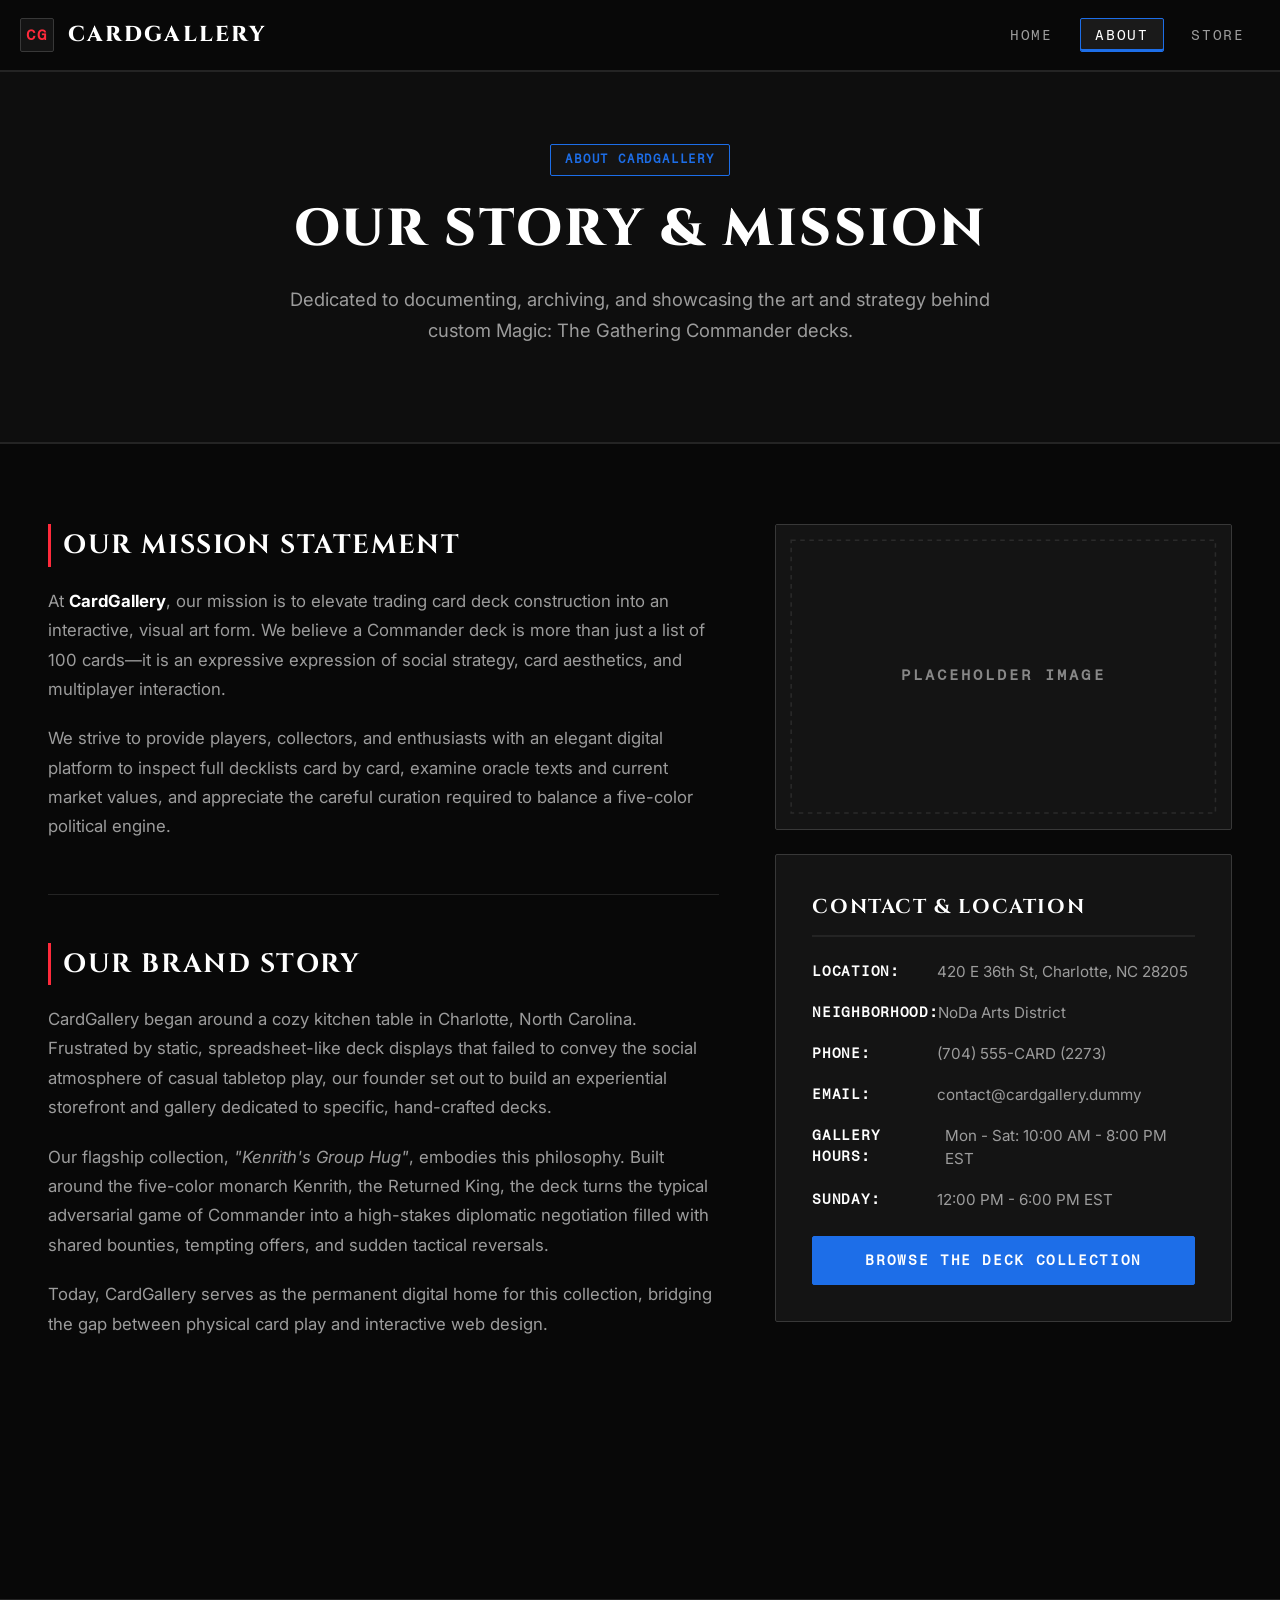
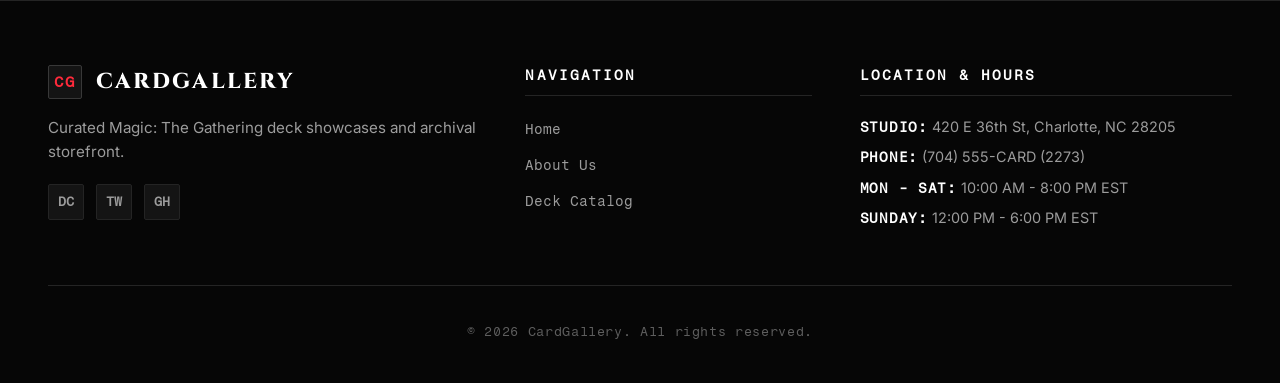
==== about.html @ f3c86e47 "Added html and css for tasks 1.2-1.4" ====
<!doctype html>
<html lang="en">
  <head>
    <meta charset="UTF-8" />
    <meta name="viewport" content="width=device-width, initial-scale=1.0" />
    <title>CardGallery - About Us</title>
    <link rel="stylesheet" href="./src/styles/main.css" />
  </head>
  <body>
    <!-- Shared Navigation Header -->
    <header class="site-header">
      <div class="container navbar">
        <a href="./index.html" class="brand-logo">
          <span class="brand-icon">CG</span>
          CardGallery
        </a>
        <nav>
          <ul class="nav-links">
            <li><a href="./index.html" class="nav-link">Home</a></li>
            <li><a href="./about.html" class="nav-link active">About</a></li>
            <li><a href="./store.html" class="nav-link">Store</a></li>
          </ul>
        </nav>
      </div>
    </header>

    <!-- Main Content -->
    <main class="main-content">
      <!-- About Hero -->
      <section class="about-hero">
        <div class="container">
          <span class="hero-badge">About CardGallery</span>
          <h1 class="hero-title">Our Story & Mission</h1>
          <p class="hero-subtitle">
            Dedicated to documenting, archiving, and showcasing the art and
            strategy behind custom Magic: The Gathering Commander decks.
          </p>
        </div>
      </section>

      <!-- Mission & Story Grid -->
      <section class="section">
        <div class="container">
          <div class="about-grid">
            <div class="about-main-text">
              <!-- Mission Statement -->
              <div class="content-block">
                <h2>Our Mission Statement</h2>
                <p>
                  At <strong>CardGallery</strong>, our mission is to elevate
                  trading card deck construction into an interactive, visual art
                  form. We believe a Commander deck is more than just a list of
                  100 cards—it is an expressive expression of social strategy,
                  card aesthetics, and multiplayer interaction.
                </p>
                <p>
                  We strive to provide players, collectors, and enthusiasts with
                  an elegant digital platform to inspect full decklists card by
                  card, examine oracle texts and current market values, and
                  appreciate the careful curation required to balance a
                  five-color political engine.
                </p>
              </div>

              <!-- Brand Story -->
              <div class="content-block">
                <h2>Our Brand Story</h2>
                <p>
                  CardGallery began around a cozy kitchen table in Charlotte,
                  North Carolina. Frustrated by static, spreadsheet-like deck
                  displays that failed to convey the social atmosphere of casual
                  tabletop play, our founder set out to build an experiential
                  storefront and gallery dedicated to specific, hand-crafted
                  decks.
                </p>
                <p>
                  Our flagship collection, <em>"Kenrith's Group Hug"</em>,
                  embodies this philosophy. Built around the five-color monarch
                  Kenrith, the Returned King, the deck turns the typical
                  adversarial game of Commander into a high-stakes diplomatic
                  negotiation filled with shared bounties, tempting offers, and
                  sudden tactical reversals.
                </p>
                <p>
                  Today, CardGallery serves as the permanent digital home for
                  this collection, bridging the gap between physical card play
                  and interactive web design.
                </p>
              </div>
            </div>

            <!-- Sidebar / Location & Contact Info -->
            <div class="about-sidebar">
              <!-- Studio Facility Placeholder Image (600x400) -->
              <div class="info-card-media" style="margin-bottom: 1.5rem">
                <svg
                  class="placeholder-svg"
                  width="600"
                  height="400"
                  viewBox="0 0 600 400"
                  xmlns="http://www.w3.org/2000/svg"
                  role="img"
                  aria-label="PLACEHOLDER IMAGE"
                >
                  <rect width="100%" height="100%" fill="#141414" />
                  <rect
                    x="20"
                    y="20"
                    width="560"
                    height="360"
                    fill="none"
                    stroke="#2a2a2a"
                    stroke-width="2"
                    stroke-dasharray="6,6"
                  />
                  <text
                    x="50%"
                    y="50%"
                    fill="#888888"
                    font-family="'Fragment Mono', monospace"
                    font-size="20"
                    font-weight="bold"
                    letter-spacing="4"
                    dominant-baseline="middle"
                    text-anchor="middle"
                  >
                    PLACEHOLDER IMAGE
                  </text>
                </svg>
              </div>

              <!-- Location & Contact Info Card -->
              <div class="info-card">
                <h3>Contact & Location</h3>
                <ul class="info-list">
                  <li>
                    <strong>Location:</strong>
                    <span>420 E 36th St, Charlotte, NC 28205</span>
                  </li>
                  <li>
                    <strong>Neighborhood:</strong>
                    <span>NoDa Arts District</span>
                  </li>
                  <li>
                    <strong>Phone:</strong>
                    <span>(704) 555-CARD (2273)</span>
                  </li>
                  <li>
                    <strong>Email:</strong>
                    <span>contact@cardgallery.dummy</span>
                  </li>
                  <li>
                    <strong>Gallery Hours:</strong>
                    <span>Mon - Sat: 10:00 AM - 8:00 PM EST</span>
                  </li>
                  <li>
                    <strong>Sunday:</strong>
                    <span>12:00 PM - 6:00 PM EST</span>
                  </li>
                </ul>
                <div style="margin-top: 1.5rem">
                  <a
                    href="./store.html"
                    class="btn btn-primary"
                    style="width: 100%"
                    >Browse the Deck Collection</a
                  >
                </div>
              </div>
            </div>
          </div>
        </div>
      </section>
    </main>

    <!-- Shared Footer -->
    <footer class="site-footer">
      <div class="container">
        <div class="footer-grid">
          <div class="footer-brand">
            <a href="./index.html" class="brand-logo">
              <span class="brand-icon">CG</span>
              CardGallery
            </a>
            <p>
              Curated Magic: The Gathering deck showcases and archival
              storefront.
            </p>
            <div class="social-links">
              <a href="#" class="social-link" aria-label="Discord">DC</a>
              <a href="#" class="social-link" aria-label="Twitter">TW</a>
              <a href="#" class="social-link" aria-label="GitHub">GH</a>
            </div>
          </div>

          <div class="footer-nav">
            <h4 class="footer-heading">Navigation</h4>
            <ul class="footer-links">
              <li><a href="./index.html">Home</a></li>
              <li><a href="./about.html">About Us</a></li>
              <li><a href="./store.html">Deck Catalog</a></li>
            </ul>
          </div>

          <div class="footer-info">
            <h4 class="footer-heading">Location & Hours</h4>
            <ul class="footer-hours-list">
              <li>
                <strong>Studio:</strong> 420 E 36th St, Charlotte, NC 28205
              </li>
              <li><strong>Phone:</strong> (704) 555-CARD (2273)</li>
              <li><strong>Mon - Sat:</strong> 10:00 AM - 8:00 PM EST</li>
              <li><strong>Sunday:</strong> 12:00 PM - 6:00 PM EST</li>
            </ul>
          </div>
        </div>

        <div class="footer-bottom">
          <p>&copy; 2026 CardGallery. All rights reserved.</p>
        </div>
      </div>
    </footer>
  </body>
</html>
---- src/styles/main.css ----
/* ==========================================================================
   CardGallery - Main Stylesheet
   Monochrome Architecture with High-Contrast Blue, Red, & Green Accents
   (No Gradients, Flat Editorial/Brutalist Dark Theme)
   ========================================================================== */

@import url('https://fonts.googleapis.com/css2?family=Cinzel:wght@600;700;800;900&family=Fragment+Mono:wght@400;500&family=Inter:wght@400;500;600;700&display=swap');

/* --- Design Tokens --- */
:root {
  /* Strict Monochrome Base */
  --mono-black: #080808;
  --mono-bg: #0e0e0e;
  --mono-surface: #141414;
  --mono-card: #1a1a1a;
  --mono-elevated: #222222;
  --mono-hover: #2a2a2a;

  /* Borders */
  --border-subtle: #242424;
  --border-strong: #383838;
  --border-contrast: #ffffff;

  /* Monochrome Typography */
  --text-pure: #ffffff;
  --text-primary: #ededed;
  --text-muted: #9c9c9c;
  --text-faint: #5e5e5e;

  /* High-Contrast Color Pops (Punctual Accents Only) */
  --accent-blue: #1d6ee8;
  --accent-blue-hover: #3b82f6;
  --accent-red: #ff2a3b;
  --accent-red-hover: #ff4d5d;
  --accent-green: #00e676;
  --accent-green-alt: #10b981;

  /* Fonts */
  --font-display: 'Cinzel', Georgia, serif;
  --font-sans:
    'Inter', -apple-system, BlinkMacSystemFont, 'Segoe UI', Roboto, sans-serif;
  --font-mono: 'Fragment Mono', ui-monospace, SFMono-Regular, monospace;

  /* Layout Constants */
  --container-max: 1240px;
  --radius: 2px;
  --transition: all 0.18s ease-out;
}

/* --- Base & Reset --- */
*,
*::before,
*::after {
  box-sizing: border-box;
  margin: 0;
  padding: 0;
}

html {
  scroll-behavior: smooth;
  background-color: var(--mono-black);
  color-scheme: dark;
}

body {
  font-family: var(--font-sans);
  background-color: var(--mono-black);
  color: var(--text-primary);
  line-height: 1.6;
  min-height: 100vh;
  display: flex;
  flex-direction: column;
  -webkit-font-smoothing: antialiased;
  -moz-osx-font-smoothing: grayscale;
}

a {
  color: inherit;
  text-decoration: none;
  transition: var(--transition);
}

img,
svg {
  max-width: 100%;
  display: block;
}

/* --- Container --- */
.container {
  width: 100%;
  max-width: var(--container-max);
  margin: 0 auto;
  padding: 0 1.75rem;
}

/* --- Header & Navbar --- */
.site-header {
  background-color: var(--mono-black);
  border-bottom: 2px solid var(--border-subtle);
  position: sticky;
  top: 0;
  z-index: 1000;
}

.navbar {
  display: flex;
  align-items: center;
  justify-content: space-between;
  padding: 1.1rem 0;
}

.brand-logo {
  display: flex;
  align-items: center;
  gap: 0.85rem;
  font-family: var(--font-display);
  font-size: 1.35rem;
  font-weight: 800;
  letter-spacing: 0.1em;
  text-transform: uppercase;
  color: var(--text-pure);
}

.brand-icon {
  width: 34px;
  height: 34px;
  background-color: var(--mono-surface);
  border: 1px solid var(--border-strong);
  border-radius: var(--radius);
  display: flex;
  align-items: center;
  justify-content: center;
  color: var(--accent-red);
  font-family: var(--font-mono);
  font-weight: 700;
  font-size: 0.95rem;
}

.brand-logo:hover .brand-icon {
  border-color: var(--accent-red);
  color: var(--text-pure);
  background-color: var(--accent-red);
}

.nav-links {
  display: flex;
  list-style: none;
  gap: 0.75rem;
  align-items: center;
}

.nav-link {
  color: var(--text-muted);
  font-family: var(--font-mono);
  font-size: 0.85rem;
  font-weight: 500;
  letter-spacing: 0.12em;
  text-transform: uppercase;
  padding: 0.5rem 0.9rem;
  border-radius: var(--radius);
  border: 1px solid transparent;
  transition: var(--transition);
}

.nav-link:hover {
  color: var(--text-pure);
  background-color: var(--mono-surface);
  border-color: var(--border-strong);
}

.nav-link.active {
  color: var(--text-pure);
  background-color: var(--mono-card);
  border-color: var(--accent-blue);
  box-shadow: inset 0 -2px 0 var(--accent-blue);
}

/* --- Main Layout --- */
.main-content {
  flex: 1;
  padding-bottom: 5rem;
}

/* --- Hero Section (Home) --- */
.hero-section {
  padding: 5rem 0 4rem;
  text-align: center;
  border-bottom: 2px solid var(--border-subtle);
  background-color: var(--mono-bg);
}

.hero-badge {
  display: inline-flex;
  align-items: center;
  padding: 0.35rem 0.9rem;
  background-color: var(--mono-surface);
  color: var(--accent-blue);
  border: 1px solid var(--accent-blue);
  border-radius: var(--radius);
  font-family: var(--font-mono);
  font-size: 0.75rem;
  font-weight: 600;
  text-transform: uppercase;
  letter-spacing: 0.15em;
  margin-bottom: 1.5rem;
}

.hero-title {
  font-family: var(--font-display);
  font-size: 3.25rem;
  font-weight: 800;
  line-height: 1.15;
  letter-spacing: 0.05em;
  text-transform: uppercase;
  margin-bottom: 1.5rem;
  color: var(--text-pure);
}

.hero-title .highlight {
  color: var(--accent-blue);
}

.hero-subtitle {
  font-size: 1.15rem;
  color: var(--text-muted);
  max-width: 700px;
  margin: 0 auto 2.5rem;
  line-height: 1.7;
}

.hero-actions {
  display: flex;
  justify-content: center;
  gap: 1rem;
  flex-wrap: wrap;
  margin-bottom: 3rem;
}

.hero-image-wrap {
  margin-top: 2rem;
  border-radius: var(--radius);
  overflow: hidden;
  border: 1px solid var(--border-strong);
  background-color: var(--mono-surface);
  transition: var(--transition);
}

.hero-image-wrap:hover {
  border-color: var(--border-contrast);
}

/* --- Buttons --- */
.btn {
  display: inline-flex;
  align-items: center;
  justify-content: center;
  padding: 0.8rem 1.75rem;
  font-family: var(--font-mono);
  font-size: 0.85rem;
  font-weight: 600;
  text-transform: uppercase;
  letter-spacing: 0.12em;
  border-radius: var(--radius);
  cursor: pointer;
  transition: var(--transition);
  border: 1px solid transparent;
}

.btn-primary {
  background-color: var(--accent-blue);
  color: #ffffff;
  border-color: var(--accent-blue);
}

.btn-primary:hover {
  background-color: var(--accent-blue-hover);
  border-color: var(--accent-blue-hover);
  transform: translateY(-1px);
}

.btn-outline {
  background-color: var(--mono-surface);
  color: var(--text-pure);
  border-color: var(--border-strong);
}

.btn-outline:hover {
  background-color: var(--mono-card);
  border-color: var(--text-pure);
  color: var(--text-pure);
  transform: translateY(-1px);
}

/* --- Sections --- */
.section {
  padding: 5rem 0;
}

.section-header {
  text-align: center;
  margin-bottom: 3.5rem;
}

.section-title {
  font-family: var(--font-display);
  font-size: 2.1rem;
  font-weight: 700;
  letter-spacing: 0.08em;
  text-transform: uppercase;
  margin-bottom: 0.75rem;
  color: var(--text-pure);
}

.section-subtitle {
  color: var(--text-muted);
  font-size: 1.05rem;
  max-width: 640px;
  margin: 0 auto;
}

/* --- Featured Deck Card (Kenrith's Group Hug) --- */
.featured-deck-card {
  background-color: var(--mono-surface);
  border: 1px solid var(--border-strong);
  border-radius: var(--radius);
  overflow: hidden;
  display: grid;
  grid-template-columns: 1fr;
  transition: var(--transition);
}

@media (min-width: 860px) {
  .featured-deck-card {
    grid-template-columns: 1.1fr 1fr;
  }
}

.featured-deck-card:hover {
  border-color: var(--accent-red);
}

.featured-media {
  background-color: var(--mono-card);
  display: flex;
  align-items: center;
  justify-content: center;
  padding: 2.5rem;
  border-bottom: 1px solid var(--border-subtle);
}

@media (min-width: 860px) {
  .featured-media {
    border-bottom: none;
    border-right: 1px solid var(--border-subtle);
  }
}

.featured-card-img {
  width: 100%;
  max-width: 320px;
  height: auto;
  border-radius: 6px;
  border: 1px solid var(--border-strong);
  transition: var(--transition);
}

.featured-deck-card:hover .featured-card-img {
  border-color: var(--accent-red);
  transform: scale(1.02);
}

.featured-body {
  padding: 3rem;
  display: flex;
  flex-direction: column;
  justify-content: center;
}

.featured-meta {
  display: flex;
  gap: 0.65rem;
  margin-bottom: 1.25rem;
  flex-wrap: wrap;
}

/* High Contrast Badges */
.badge {
  display: inline-block;
  padding: 0.3rem 0.65rem;
  border-radius: var(--radius);
  font-family: var(--font-mono);
  font-size: 0.75rem;
  font-weight: 600;
  text-transform: uppercase;
  letter-spacing: 0.1em;
}

.badge-gold,
.badge-red {
  background-color: rgba(255, 42, 59, 0.1);
  color: var(--accent-red);
  border: 1px solid var(--accent-red);
}

.badge-blue {
  background-color: rgba(29, 110, 232, 0.1);
  color: var(--accent-blue);
  border: 1px solid var(--accent-blue);
}

.badge-green {
  background-color: rgba(0, 230, 118, 0.1);
  color: var(--accent-green);
  border: 1px solid var(--accent-green);
}

.featured-title {
  font-family: var(--font-display);
  font-size: 2.1rem;
  font-weight: 700;
  letter-spacing: 0.05em;
  text-transform: uppercase;
  margin-bottom: 1rem;
  color: var(--text-pure);
}

.featured-desc {
  color: var(--text-muted);
  margin-bottom: 2rem;
  font-size: 1rem;
  line-height: 1.7;
}

.deck-stats-grid {
  display: grid;
  grid-template-columns: repeat(3, 1fr);
  gap: 1rem;
  margin-bottom: 2.5rem;
  padding: 1.25rem;
  background-color: var(--mono-card);
  border-radius: var(--radius);
  border: 1px solid var(--border-subtle);
}

.stat-item {
  text-align: center;
}

.stat-val {
  font-family: var(--font-mono);
  font-size: 1.35rem;
  font-weight: 700;
  color: var(--accent-green);
}

.stat-lbl {
  font-family: var(--font-mono);
  font-size: 0.75rem;
  color: var(--text-faint);
  text-transform: uppercase;
  letter-spacing: 0.08em;
  margin-top: 0.35rem;
}

/* --- Categories Grid --- */
.categories-grid {
  display: grid;
  grid-template-columns: repeat(auto-fill, minmax(240px, 1fr));
  gap: 1.5rem;
}

.category-card {
  background-color: var(--mono-surface);
  border: 1px solid var(--border-subtle);
  border-radius: var(--radius);
  padding: 2rem 1.5rem;
  text-align: center;
  transition: var(--transition);
  position: relative;
}

.category-card:hover {
  background-color: var(--mono-card);
  border-color: var(--accent-blue);
  transform: translateY(-2px);
}

.category-card:nth-child(2):hover {
  border-color: var(--accent-red);
}

.category-card:nth-child(6):hover {
  border-color: var(--accent-green);
}

.category-icon {
  font-size: 2.2rem;
  margin-bottom: 1rem;
}

.category-name {
  font-family: var(--font-display);
  font-size: 1.15rem;
  font-weight: 700;
  letter-spacing: 0.08em;
  text-transform: uppercase;
  margin-bottom: 0.4rem;
  color: var(--text-pure);
}

.category-count {
  font-size: 0.85rem;
  color: var(--text-muted);
}

/* --- About Page Styles --- */
.about-hero {
  padding: 4.5rem 0 3.5rem;
  text-align: center;
  border-bottom: 2px solid var(--border-subtle);
  background-color: var(--mono-bg);
}

.about-grid {
  display: grid;
  grid-template-columns: 1fr;
  gap: 3.5rem;
}

@media (min-width: 900px) {
  .about-grid {
    grid-template-columns: 1.25fr 0.85fr;
    align-items: start;
  }
}

.content-block {
  margin-bottom: 3rem;
  padding-bottom: 2rem;
  border-bottom: 1px solid var(--border-subtle);
}

.content-block:last-child {
  border-bottom: none;
}

.content-block h2 {
  font-family: var(--font-display);
  font-size: 1.65rem;
  font-weight: 700;
  letter-spacing: 0.06em;
  text-transform: uppercase;
  color: var(--text-pure);
  margin-bottom: 1.25rem;
  border-left: 3px solid var(--accent-red);
  padding-left: 0.75rem;
}

.content-block p {
  color: var(--text-muted);
  margin-bottom: 1.25rem;
  font-size: 1.05rem;
  line-height: 1.75;
}

.content-block p strong {
  color: var(--text-pure);
}

.about-sidebar {
  position: sticky;
  top: 6rem;
}

.info-card-media {
  border-radius: var(--radius);
  overflow: hidden;
  border: 1px solid var(--border-strong);
  margin-bottom: 1.5rem;
  background-color: var(--mono-surface);
  transition: var(--transition);
}

.info-card-media:hover {
  border-color: var(--accent-green);
}

.info-card {
  background-color: var(--mono-surface);
  border: 1px solid var(--border-strong);
  border-radius: var(--radius);
  padding: 2.25rem;
}

.info-card h3 {
  font-family: var(--font-display);
  font-size: 1.25rem;
  font-weight: 700;
  letter-spacing: 0.08em;
  text-transform: uppercase;
  margin-bottom: 1.5rem;
  color: var(--text-pure);
  padding-bottom: 0.75rem;
  border-bottom: 2px solid var(--border-subtle);
}

.info-list {
  list-style: none;
}

.info-list li {
  display: flex;
  margin-bottom: 1.15rem;
  color: var(--text-muted);
  font-size: 0.95rem;
  line-height: 1.5;
}

.info-list li strong {
  font-family: var(--font-mono);
  color: var(--text-pure);
  min-width: 125px;
  font-size: 0.85rem;
  text-transform: uppercase;
  letter-spacing: 0.05em;
}

/* --- Store Page Layout --- */
.store-header {
  padding: 4.5rem 0 3rem;
  text-align: center;
  border-bottom: 2px solid var(--border-subtle);
  background-color: var(--mono-bg);
}

.store-header-title {
  font-family: var(--font-display);
  font-size: 2.75rem;
  font-weight: 800;
  letter-spacing: 0.06em;
  text-transform: uppercase;
  margin-bottom: 0.85rem;
  color: var(--text-pure);
}

.store-header-subtitle {
  color: var(--text-muted);
  font-size: 1.15rem;
  max-width: 680px;
  margin: 0 auto;
  line-height: 1.6;
}

.store-banner-wrap {
  margin-top: 2.5rem;
  border-radius: var(--radius);
  overflow: hidden;
  border: 1px solid var(--border-strong);
  background-color: var(--mono-surface);
  transition: var(--transition);
}

.store-banner-wrap:hover {
  border-color: var(--accent-blue);
}

.product-grid-container {
  padding: 3.5rem 0;
}

/* Product Cards Grid: Responsive across mobile, tablet, desktop */
.product-grid {
  display: grid;
  grid-template-columns: 1fr;
  gap: 2rem;
}

@media (min-width: 600px) {
  .product-grid {
    grid-template-columns: repeat(2, 1fr);
    gap: 1.75rem;
  }
}

@media (min-width: 900px) {
  .product-grid {
    grid-template-columns: repeat(3, 1fr);
    gap: 2rem;
  }
}

@media (min-width: 1200px) {
  .product-grid {
    grid-template-columns: repeat(3, 1fr);
  }
}

/* Product Card Styling */
.product-card {
  background-color: var(--mono-surface);
  border: 1px solid var(--border-subtle);
  border-radius: var(--radius);
  overflow: hidden;
  display: flex;
  flex-direction: column;
  transition: var(--transition);
  position: relative;
}

.product-card:hover {
  border-color: var(--border-contrast);
  transform: translateY(-3px);
}

.product-image-wrap {
  width: 100%;
  aspect-ratio: 5 / 7;
  overflow: hidden;
  background-color: var(--mono-card);
  position: relative;
  display: flex;
  align-items: center;
  justify-content: center;
  border-bottom: 1px solid var(--border-subtle);
}

.product-image-wrap img {
  width: 100%;
  height: 100%;
  object-fit: cover;
  transition: transform 0.3s ease;
}

.product-card:hover .product-image-wrap img {
  transform: scale(1.02);
}

.product-details {
  padding: 1.5rem;
  display: flex;
  flex-direction: column;
  flex: 1;
}

.product-header-row {
  display: flex;
  justify-content: space-between;
  align-items: flex-start;
  margin-bottom: 0.65rem;
  gap: 0.75rem;
}

.product-title {
  font-family: var(--font-display);
  font-size: 1.15rem;
  font-weight: 700;
  letter-spacing: 0.04em;
  color: var(--text-pure);
  line-height: 1.3;
}

/* High-contrast Green price tag */
.product-price {
  font-family: var(--font-mono);
  font-size: 1.15rem;
  font-weight: 700;
  color: var(--accent-green);
  white-space: nowrap;
}

.product-category-badge {
  align-self: flex-start;
  font-family: var(--font-mono);
  font-size: 0.7rem;
  font-weight: 600;
  text-transform: uppercase;
  letter-spacing: 0.1em;
  padding: 0.25rem 0.6rem;
  border-radius: var(--radius);
  background-color: var(--mono-card);
  color: var(--text-muted);
  border: 1px solid var(--border-subtle);
  margin-bottom: 1rem;
}

.product-description {
  font-size: 0.88rem;
  color: var(--text-muted);
  line-height: 1.6;
  margin-top: auto;
  white-space: pre-line;
}

/* --- Dynamic Client-Side Pagination Controls --- */
.pagination-controls {
  display: flex;
  align-items: center;
  justify-content: center;
  gap: 1.75rem;
  margin-top: 4rem;
  padding: 2rem 0;
  border-top: 2px solid var(--border-subtle);
}

.pagination-btn {
  padding: 0.75rem 1.75rem;
  background-color: var(--mono-surface);
  color: var(--text-pure);
  border: 1px solid var(--border-strong);
  border-radius: var(--radius);
  font-family: var(--font-mono);
  font-size: 0.85rem;
  font-weight: 600;
  letter-spacing: 0.12em;
  text-transform: uppercase;
  cursor: pointer;
  transition: var(--transition);
}

.pagination-btn:hover:not(:disabled) {
  background-color: var(--accent-blue);
  border-color: var(--accent-blue);
  color: #ffffff;
  transform: translateY(-1px);
}

.pagination-btn:disabled {
  opacity: 0.25;
  cursor: not-allowed;
  pointer-events: none;
  border-color: var(--border-subtle);
  color: var(--text-faint);
}

.page-indicator {
  font-family: var(--font-mono);
  font-size: 0.95rem;
  font-weight: 600;
  letter-spacing: 0.1em;
  color: var(--text-muted);
  min-width: 140px;
  text-align: center;
  text-transform: uppercase;
}

/* --- Placeholder SVGs Styling --- */
.placeholder-svg {
  width: 100%;
  height: 100%;
  display: block;
}

/* --- Footer --- */
.site-footer {
  background-color: #060606;
  border-top: 2px solid var(--border-subtle);
  padding: 4rem 0 2.5rem;
  margin-top: auto;
}

.footer-grid {
  display: grid;
  grid-template-columns: 1fr;
  gap: 3rem;
  margin-bottom: 3rem;
}

@media (min-width: 768px) {
  .footer-grid {
    grid-template-columns: 1.5fr 1fr 1.3fr;
  }
}

.footer-brand p {
  color: var(--text-muted);
  margin-top: 1rem;
  font-size: 0.95rem;
  line-height: 1.6;
}

.footer-heading {
  font-family: var(--font-mono);
  font-size: 0.85rem;
  font-weight: 700;
  color: var(--text-pure);
  margin-bottom: 1.25rem;
  text-transform: uppercase;
  letter-spacing: 0.15em;
  border-bottom: 1px solid var(--border-subtle);
  padding-bottom: 0.5rem;
}

.footer-links {
  list-style: none;
}

.footer-links li {
  margin-bottom: 0.65rem;
}

.footer-links a {
  color: var(--text-muted);
  font-size: 0.9rem;
  font-family: var(--font-mono);
  transition: var(--transition);
}

.footer-links a:hover {
  color: var(--accent-blue);
  padding-left: 4px;
}

.social-links {
  display: flex;
  gap: 0.75rem;
  margin-top: 1.25rem;
}

.social-link {
  display: inline-flex;
  align-items: center;
  justify-content: center;
  width: 36px;
  height: 36px;
  background-color: var(--mono-surface);
  border: 1px solid var(--border-subtle);
  border-radius: var(--radius);
  color: var(--text-muted);
  font-family: var(--font-mono);
  font-size: 0.8rem;
  font-weight: 700;
  transition: var(--transition);
}

.social-link:hover {
  color: var(--accent-red);
  border-color: var(--accent-red);
  background-color: var(--mono-card);
  transform: translateY(-1px);
}

.footer-hours-list {
  list-style: none;
  font-size: 0.9rem;
  color: var(--text-muted);
}

.footer-hours-list li {
  margin-bottom: 0.55rem;
  line-height: 1.5;
}

.footer-hours-list li strong {
  font-family: var(--font-mono);
  color: var(--text-pure);
  font-size: 0.85rem;
  text-transform: uppercase;
  letter-spacing: 0.05em;
}

.footer-bottom {
  text-align: center;
  padding-top: 2.25rem;
  border-top: 1px solid var(--border-subtle);
  font-family: var(--font-mono);
  color: var(--text-faint);
  font-size: 0.8rem;
  letter-spacing: 0.05em;
}
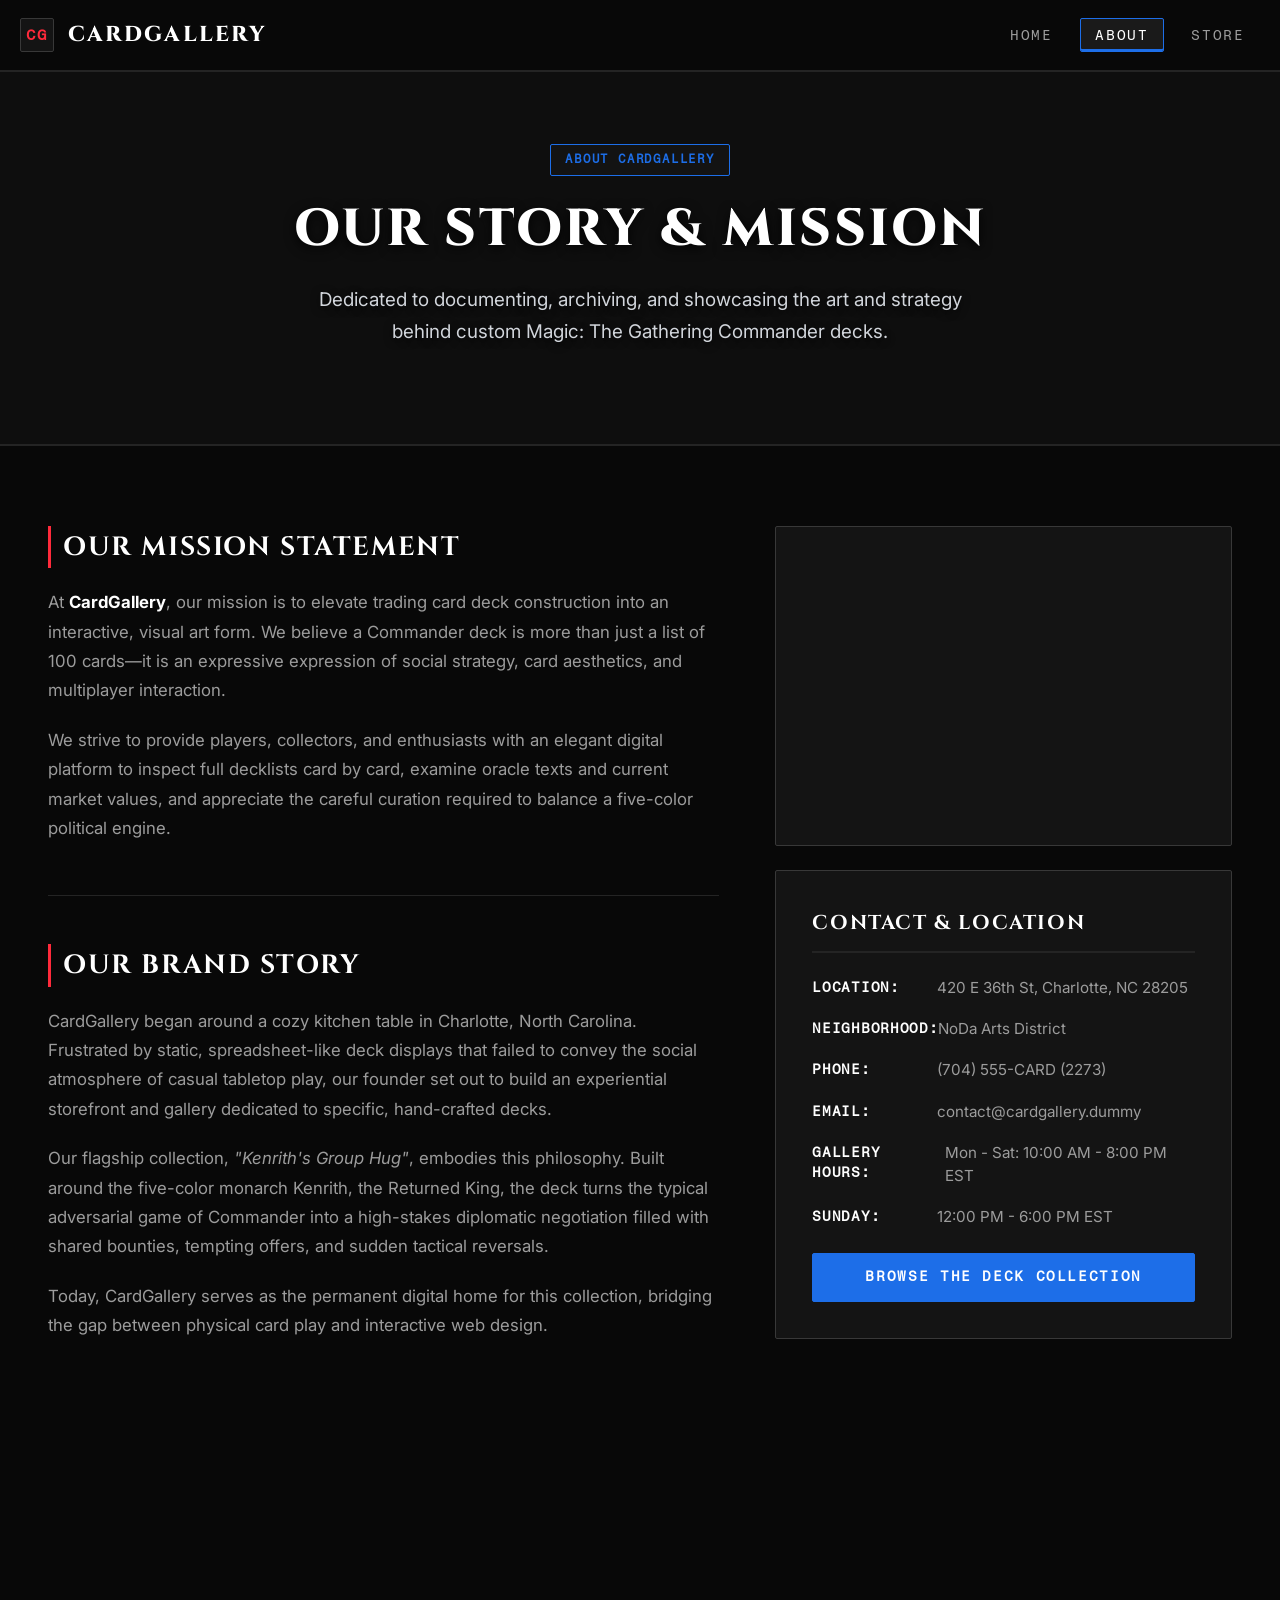
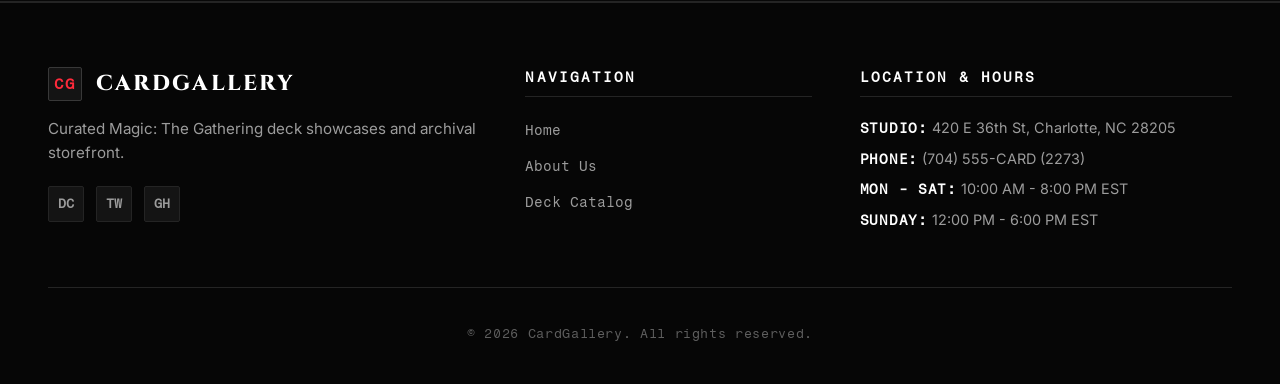
==== commit 3e1aa94a: "Final commit, stylizing changes" ====
--- a/about.html
+++ b/about.html
@@ -91,42 +91,17 @@
 
             <!-- Sidebar / Location & Contact Info -->
             <div class="about-sidebar">
-              <!-- Studio Facility Placeholder Image (600x400) -->
-              <div class="info-card-media" style="margin-bottom: 1.5rem">
-                <svg
-                  class="placeholder-svg"
-                  width="600"
-                  height="400"
-                  viewBox="0 0 600 400"
-                  xmlns="http://www.w3.org/2000/svg"
-                  role="img"
-                  aria-label="PLACEHOLDER IMAGE"
-                >
-                  <rect width="100%" height="100%" fill="#141414" />
-                  <rect
-                    x="20"
-                    y="20"
-                    width="560"
-                    height="360"
-                    fill="none"
-                    stroke="#2a2a2a"
-                    stroke-width="2"
-                    stroke-dasharray="6,6"
-                  />
-                  <text
-                    x="50%"
-                    y="50%"
-                    fill="#888888"
-                    font-family="'Fragment Mono', monospace"
-                    font-size="20"
-                    font-weight="bold"
-                    letter-spacing="4"
-                    dominant-baseline="middle"
-                    text-anchor="middle"
-                  >
-                    PLACEHOLDER IMAGE
-                  </text>
-                </svg>
+              <!-- Studio Facility Image (Kenrith Family) -->
+              <div
+                class="info-card-media parallax-wrap"
+                style="margin-bottom: 1.5rem"
+              >
+                <img
+                  src="./images/kenrith-family.webp"
+                  alt="The Kenrith Royal Family - About CardGallery"
+                  class="banner-img parallax-img"
+                  loading="eager"
+                />
               </div>
 
               <!-- Location & Contact Info Card -->
@@ -220,5 +195,8 @@
         </div>
       </div>
     </footer>
+
+    <!-- Main JavaScript File -->
+    <script type="module" src="./src/main.js"></script>
   </body>
 </html>
--- a/src/styles/main.css
+++ b/src/styles/main.css
@@ -182,19 +182,63 @@
   padding-bottom: 5rem;
 }
 
-/* --- Hero Section (Home) --- */
-.hero-section {
-  padding: 5rem 0 4rem;
+/* --- Full-Width Hero Section (Home) --- */
+.full-width-hero {
+  position: relative;
+  width: 100%;
+  min-height: 520px;
+  display: flex;
+  align-items: center;
+  justify-content: center;
+  padding: 6rem 0 5rem;
   text-align: center;
   border-bottom: 2px solid var(--border-subtle);
-  background-color: var(--mono-bg);
+  background-color: var(--mono-black);
+  overflow: hidden;
+}
+
+.hero-bg-media {
+  position: absolute;
+  top: 0;
+  left: 0;
+  width: 100%;
+  height: 100%;
+  overflow: hidden;
+  z-index: 1;
+}
+
+.hero-bg-media .parallax-img {
+  position: absolute;
+  top: -20%;
+  left: 0;
+  width: 100%;
+  height: 140%;
+  object-fit: cover;
+  object-position: center center;
+}
+
+.hero-overlay {
+  position: absolute;
+  top: 0;
+  left: 0;
+  width: 100%;
+  height: 100%;
+  background-color: rgba(8, 8, 8, 0.72);
+  z-index: 2;
+}
+
+.hero-content {
+  position: relative;
+  z-index: 3;
+  max-width: 820px;
+  margin: 0 auto;
 }
 
 .hero-badge {
   display: inline-flex;
   align-items: center;
   padding: 0.35rem 0.9rem;
-  background-color: var(--mono-surface);
+  background-color: rgba(20, 20, 20, 0.9);
   color: var(--accent-blue);
   border: 1px solid var(--accent-blue);
   border-radius: var(--radius);
@@ -215,6 +259,7 @@
   text-transform: uppercase;
   margin-bottom: 1.5rem;
   color: var(--text-pure);
+  text-shadow: 0 3px 12px rgba(0, 0, 0, 0.9);
 }
 
 .hero-title .highlight {
@@ -222,11 +267,12 @@
 }
 
 .hero-subtitle {
-  font-size: 1.15rem;
-  color: var(--text-muted);
+  font-size: 1.18rem;
+  color: #d1d5db;
   max-width: 700px;
   margin: 0 auto 2.5rem;
   line-height: 1.7;
+  text-shadow: 0 2px 8px rgba(0, 0, 0, 0.85);
 }
 
 .hero-actions {
@@ -234,20 +280,28 @@
   justify-content: center;
   gap: 1rem;
   flex-wrap: wrap;
-  margin-bottom: 3rem;
-}
-
-.hero-image-wrap {
-  margin-top: 2rem;
-  border-radius: var(--radius);
+}
+
+/* --- Parallax & Banner Image Styling --- */
+.parallax-wrap {
+  position: relative;
   overflow: hidden;
-  border: 1px solid var(--border-strong);
-  background-color: var(--mono-surface);
-  transition: var(--transition);
-}
-
-.hero-image-wrap:hover {
-  border-color: var(--border-contrast);
+}
+
+.parallax-img {
+  width: 100%;
+  height: 140%;
+  min-height: 100%;
+  object-fit: cover;
+  display: block;
+  will-change: transform;
+  transform: translate3d(0, 0, 0) scale(1.15);
+  transition: transform 0.04s cubic-bezier(0, 0, 0.2, 1);
+}
+
+/* Adjusted crop for Illusion of Choice: center of image is most visible */
+.banner-bottom-focus {
+  object-position: center 52% !important;
 }
 
 /* --- Buttons --- */
@@ -466,27 +520,49 @@
 /* --- Categories Grid --- */
 .categories-grid {
   display: grid;
-  grid-template-columns: repeat(auto-fill, minmax(240px, 1fr));
+  grid-template-columns: 1fr;
   gap: 1.5rem;
+  max-width: 960px;
+  margin: 0 auto;
+}
+
+@media (min-width: 600px) {
+  .categories-grid {
+    grid-template-columns: repeat(2, 1fr);
+  }
+}
+
+@media (min-width: 860px) {
+  .categories-grid {
+    grid-template-columns: repeat(3, 1fr);
+  }
 }
 
 .category-card {
   background-color: var(--mono-surface);
-  border: 1px solid var(--border-subtle);
-  border-radius: var(--radius);
-  padding: 2rem 1.5rem;
+  border: 1px solid var(--border-strong);
+  border-radius: var(--radius);
+  padding: 2.25rem 1.75rem;
   text-align: center;
   transition: var(--transition);
-  position: relative;
+  display: flex;
+  flex-direction: column;
+  align-items: center;
+  justify-content: center;
 }
 
 .category-card:hover {
   background-color: var(--mono-card);
+  border-color: var(--text-pure);
+  transform: translateY(-2px);
+}
+
+.category-card:nth-child(1):hover {
   border-color: var(--accent-blue);
-  transform: translateY(-2px);
-}
-
-.category-card:nth-child(2):hover {
+}
+
+.category-card:nth-child(2):hover,
+.category-card:nth-child(3):hover {
   border-color: var(--accent-red);
 }
 
@@ -494,24 +570,20 @@
   border-color: var(--accent-green);
 }
 
-.category-icon {
-  font-size: 2.2rem;
-  margin-bottom: 1rem;
-}
-
 .category-name {
   font-family: var(--font-display);
-  font-size: 1.15rem;
+  font-size: 1.3rem;
   font-weight: 700;
   letter-spacing: 0.08em;
   text-transform: uppercase;
-  margin-bottom: 0.4rem;
+  margin-bottom: 0.65rem;
   color: var(--text-pure);
 }
 
 .category-count {
-  font-size: 0.85rem;
-  color: var(--text-muted);
+  font-size: 0.88rem;
+  color: var(--text-muted);
+  line-height: 1.5;
 }
 
 /* --- About Page Styles --- */
@@ -580,6 +652,14 @@
   margin-bottom: 1.5rem;
   background-color: var(--mono-surface);
   transition: var(--transition);
+  height: 320px;
+  position: relative;
+}
+
+@media (max-width: 768px) {
+  .info-card-media {
+    height: 240px;
+  }
 }
 
 .info-card-media:hover {
@@ -626,43 +706,76 @@
   letter-spacing: 0.05em;
 }
 
-/* --- Store Page Layout --- */
-.store-header {
-  padding: 4.5rem 0 3rem;
+/* --- Full-Width Store Header Banner (Store Page) --- */
+.full-width-banner {
+  position: relative;
+  width: 100%;
+  min-height: 420px;
+  display: flex;
+  align-items: center;
+  justify-content: center;
+  padding: 5.5rem 0 4.5rem;
   text-align: center;
   border-bottom: 2px solid var(--border-subtle);
-  background-color: var(--mono-bg);
+  background-color: var(--mono-black);
+  overflow: hidden;
+}
+
+.store-bg-media {
+  position: absolute;
+  top: 0;
+  left: 0;
+  width: 100%;
+  height: 100%;
+  overflow: hidden;
+  z-index: 1;
+}
+
+.store-bg-media .parallax-img {
+  position: absolute;
+  top: -20%;
+  left: 0;
+  width: 100%;
+  height: 140%;
+  object-fit: cover;
+}
+
+.store-overlay {
+  position: absolute;
+  top: 0;
+  left: 0;
+  width: 100%;
+  height: 100%;
+  background-color: rgba(8, 8, 8, 0.74);
+  z-index: 2;
+}
+
+.store-header-content {
+  position: relative;
+  z-index: 3;
+  text-align: center;
+  max-width: 800px;
+  margin: 0 auto;
 }
 
 .store-header-title {
   font-family: var(--font-display);
-  font-size: 2.75rem;
+  font-size: 2.85rem;
   font-weight: 800;
   letter-spacing: 0.06em;
   text-transform: uppercase;
-  margin-bottom: 0.85rem;
-  color: var(--text-pure);
+  margin-bottom: 1rem;
+  color: var(--text-pure);
+  text-shadow: 0 3px 12px rgba(0, 0, 0, 0.9);
 }
 
 .store-header-subtitle {
-  color: var(--text-muted);
-  font-size: 1.15rem;
+  color: #d1d5db;
+  font-size: 1.18rem;
   max-width: 680px;
   margin: 0 auto;
-  line-height: 1.6;
-}
-
-.store-banner-wrap {
-  margin-top: 2.5rem;
-  border-radius: var(--radius);
-  overflow: hidden;
-  border: 1px solid var(--border-strong);
-  background-color: var(--mono-surface);
-  transition: var(--transition);
-}
-
-.store-banner-wrap:hover {
-  border-color: var(--accent-blue);
+  line-height: 1.7;
+  text-shadow: 0 2px 8px rgba(0, 0, 0, 0.85);
 }
 
 .product-grid-container {
@@ -789,7 +902,26 @@
   color: var(--text-muted);
   line-height: 1.6;
   margin-top: auto;
-  white-space: pre-line;
+  text-align: center;
+}
+
+.product-description p {
+  margin-bottom: 0.45rem;
+}
+
+.product-description p:last-child {
+  margin-bottom: 0;
+}
+
+/* Local MTG Mana & Tap Symbols */
+.mana-symbol {
+  display: inline-block;
+  width: 1.05rem;
+  height: 1.05rem;
+  vertical-align: -0.15em;
+  margin: 0 0.1em;
+  border-radius: 50%;
+  box-shadow: 0 1px 3px rgba(0, 0, 0, 0.6);
 }
 
 /* --- Dynamic Client-Side Pagination Controls --- */
